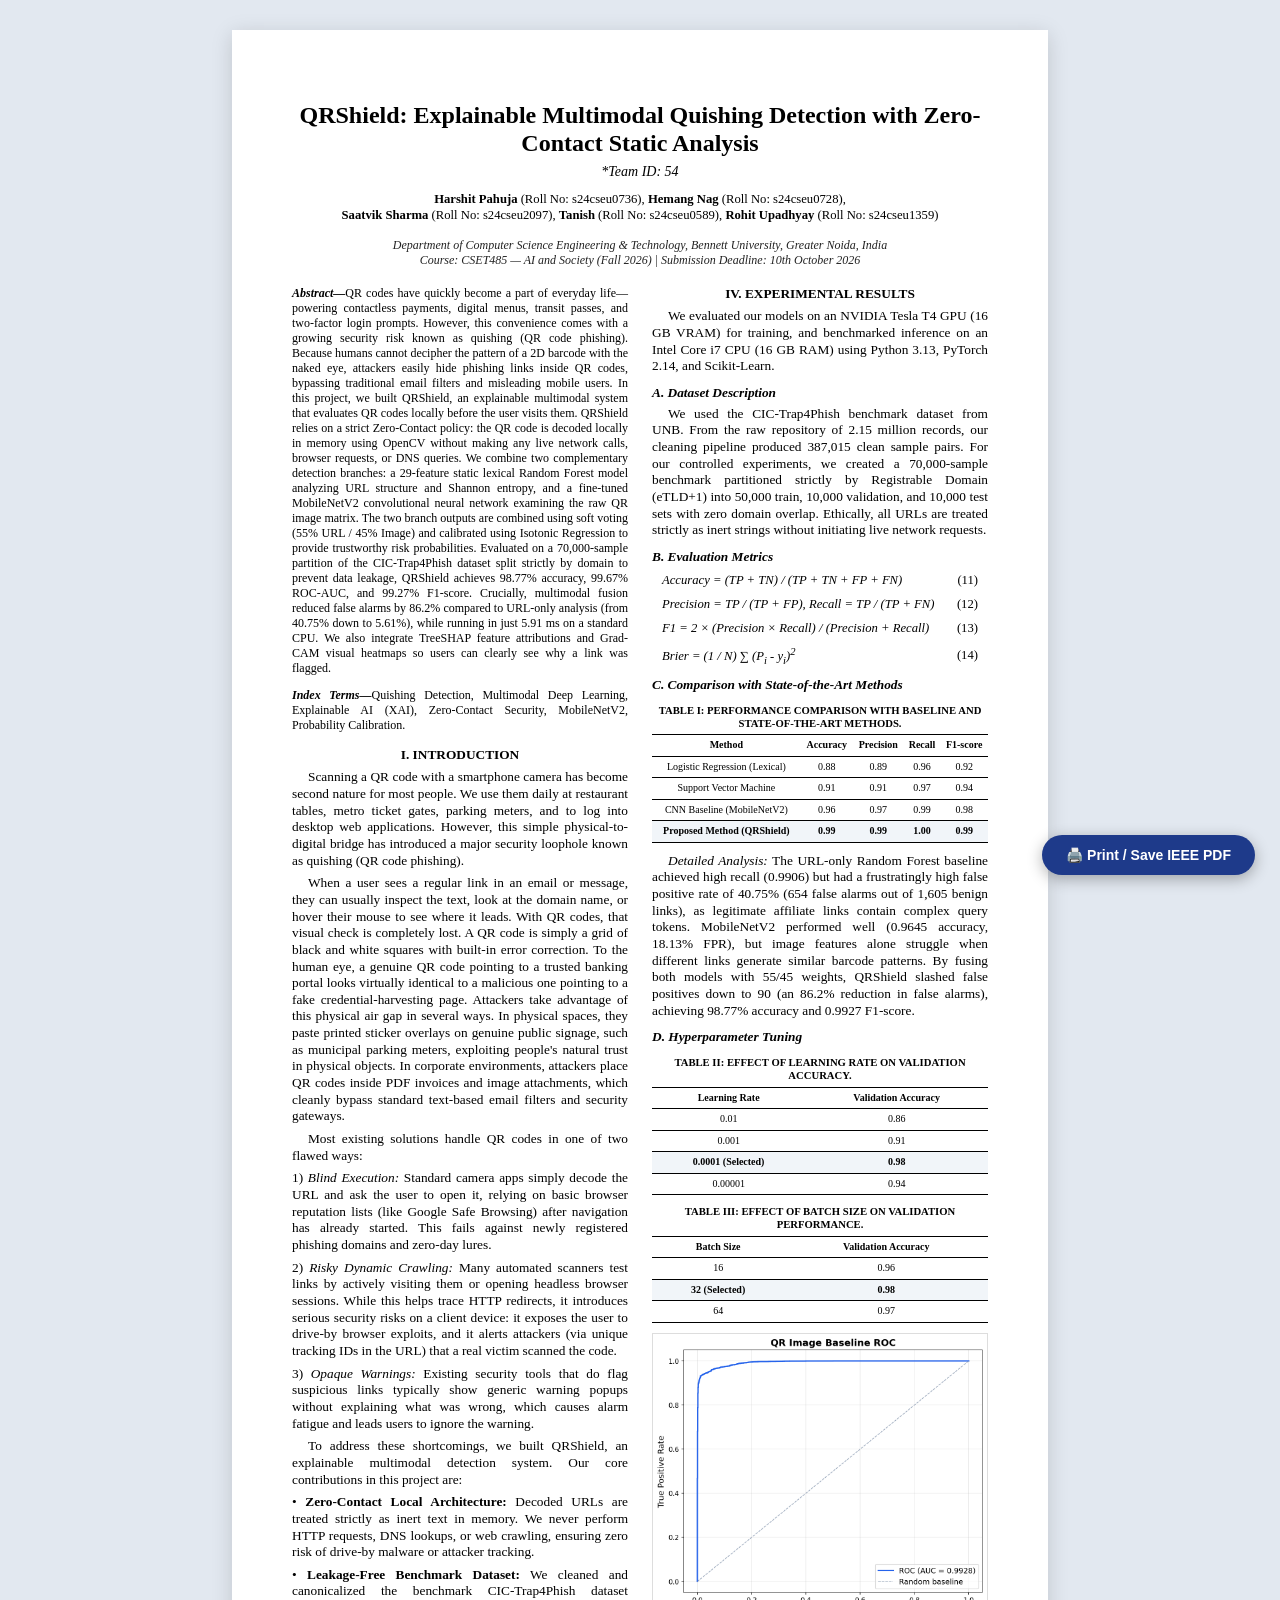
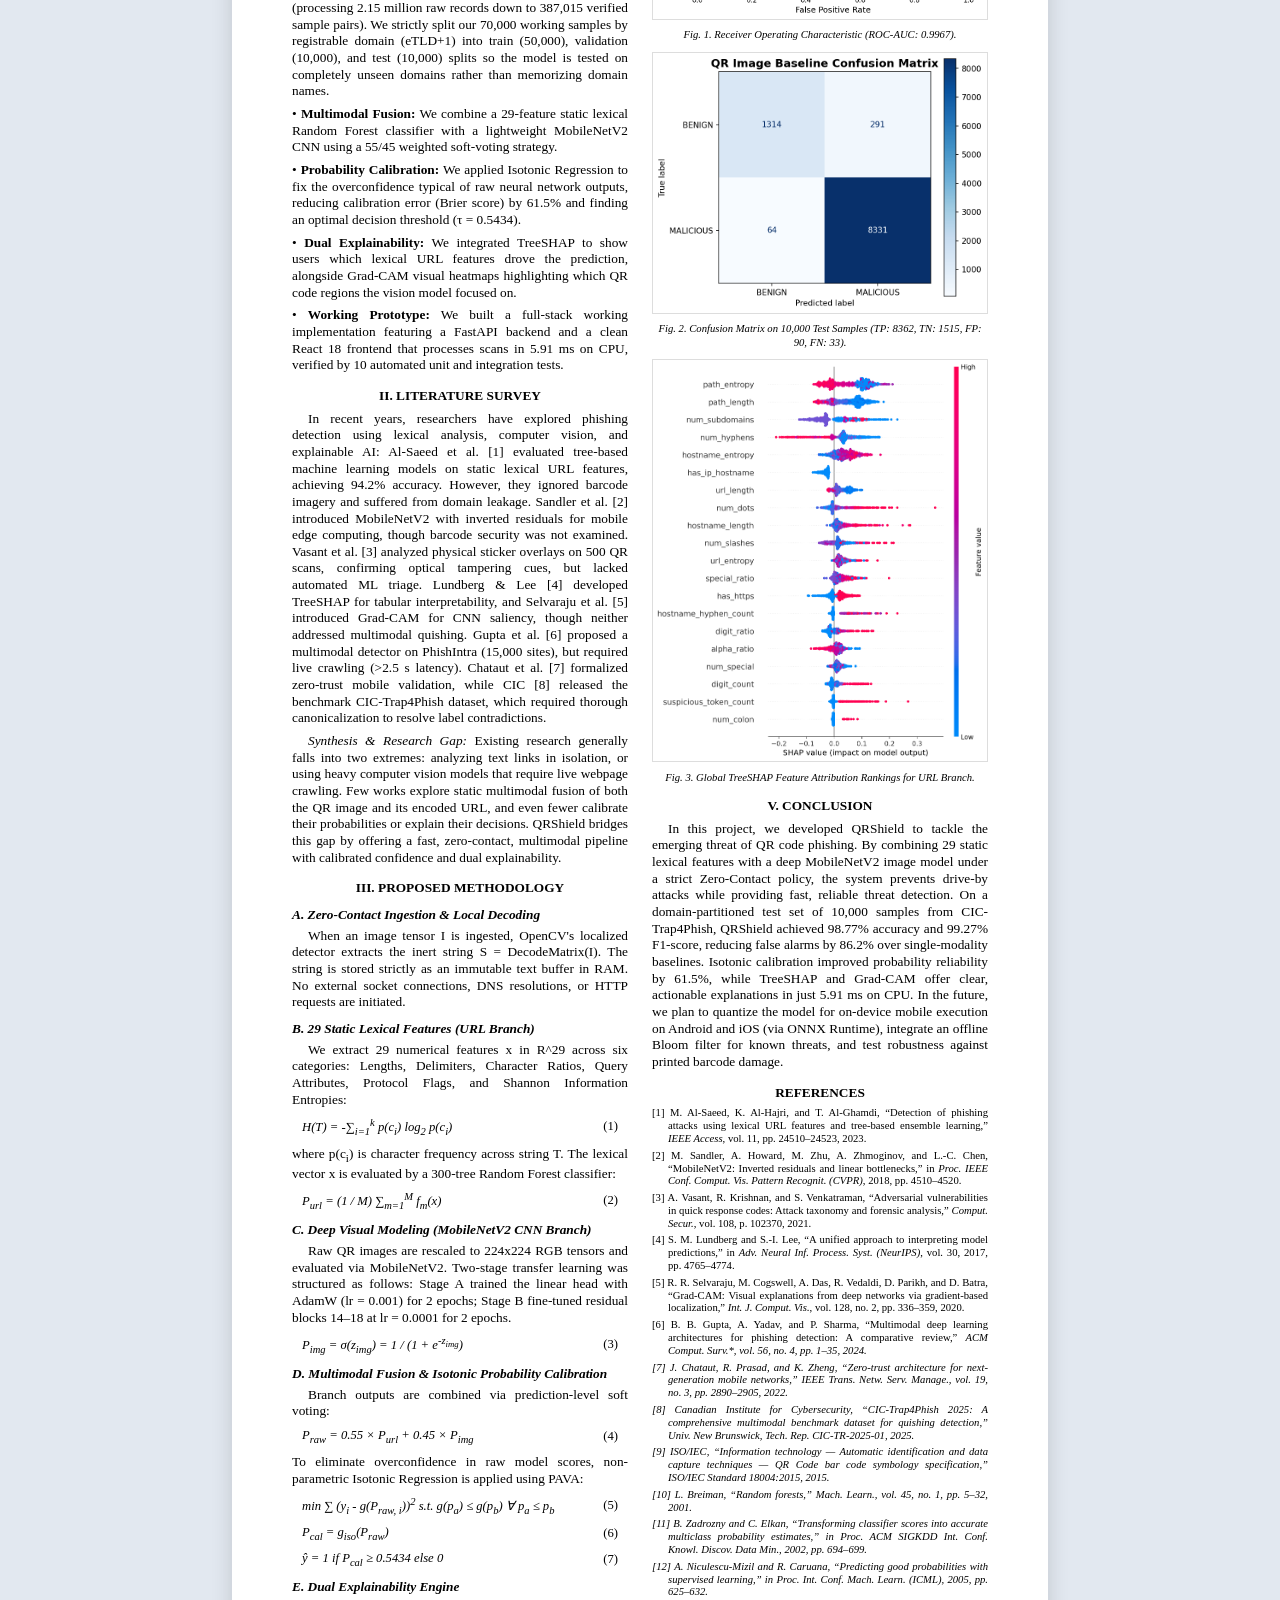
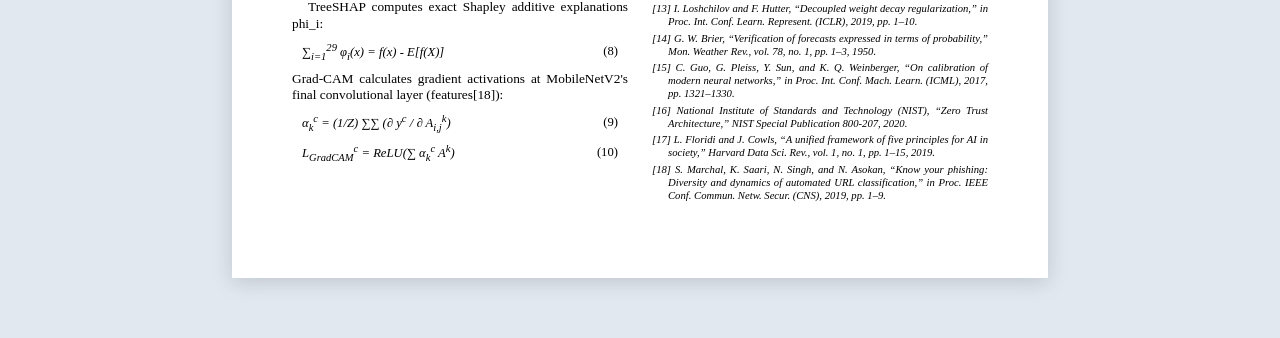
==== QRShield_Phase2_Final_Report.html @ 10fd61c4 "feat: complete QRShield quishing detection codebase, models, and Phase 1 & 2 IEEE reports" ====
<!DOCTYPE html>
<html lang="en">
<head>
  <meta charset="UTF-8">
  <title>QRShield: Explainable Multimodal Quishing Detection | IEEE Format | Team 54</title>
  <style>
    @import url('https://fonts.googleapis.com/css2?family=Crimson+Pro:ital,wght@0,400;0,600;0,700;1,400&family=JetBrains+Mono:wght@400;500&display=swap');
    
    * { box-sizing: border-box; margin: 0; padding: 0; }
    
    body {
      font-family: 'Times New Roman', Times, 'Crimson Pro', serif;
      font-size: 10pt;
      line-height: 1.25;
      color: #000000;
      background: #e2e8f0;
      padding: 30px 10px;
    }

    .paper-sheet {
      width: 8.5in;
      min-height: 11in;
      margin: 0 auto 30px auto;
      background: #ffffff;
      padding: 0.75in 0.625in;
      box-shadow: 0 4px 20px rgba(0,0,0,0.15);
      position: relative;
    }

    .title-block {
      text-align: center;
      margin-bottom: 16px;
    }

    h1.paper-title {
      font-size: 18pt;
      font-weight: bold;
      line-height: 1.15;
      margin-bottom: 6px;
    }

    .team-id {
      font-size: 10.5pt;
      font-style: italic;
      margin-bottom: 10px;
    }

    .author-block {
      font-size: 9.5pt;
      line-height: 1.3;
      margin-bottom: 14px;
    }

    .affil-block {
      font-size: 9pt;
      font-style: italic;
      color: #222;
      margin-bottom: 18px;
    }

    .two-columns {
      column-count: 2;
      column-gap: 0.25in;
      column-fill: balance;
      text-align: justify;
    }

    .abstract-box {
      font-size: 9pt;
      line-height: 1.25;
      text-align: justify;
      margin-bottom: 12px;
    }

    .abstract-title {
      font-weight: bold;
      font-style: italic;
    }

    .index-terms {
      font-size: 9pt;
      line-height: 1.25;
      margin-bottom: 14px;
      text-align: justify;
    }

    .index-terms-title {
      font-weight: bold;
      font-style: italic;
    }

    h2.section-heading {
      font-size: 10pt;
      font-weight: bold;
      text-align: center;
      text-transform: uppercase;
      margin-top: 14px;
      margin-bottom: 6px;
      break-after: avoid;
    }

    h3.sub-heading {
      font-size: 10pt;
      font-weight: bold;
      font-style: italic;
      margin-top: 10px;
      margin-bottom: 4px;
      break-after: avoid;
    }

    p {
      text-indent: 1.2em;
      margin-bottom: 6px;
    }

    p.no-indent {
      text-indent: 0;
    }

    .equation {
      display: flex;
      justify-content: space-between;
      align-items: center;
      font-family: 'Times New Roman', serif;
      font-style: italic;
      margin: 8px 0;
      padding: 0 10px;
      font-size: 9.5pt;
    }

    .eq-num {
      font-style: normal;
    }

    .table-container {
      margin: 10px 0;
      text-align: center;
      break-inside: avoid;
    }

    .table-title {
      font-size: 8pt;
      font-weight: bold;
      text-transform: uppercase;
      margin-bottom: 4px;
    }

    table {
      width: 100%;
      border-collapse: collapse;
      font-size: 7.5pt;
      margin: 0 auto;
    }

    th, td {
      border-top: 1px solid #000;
      border-bottom: 1px solid #000;
      padding: 4px 3px;
      text-align: center;
    }

    th {
      font-weight: bold;
      border-bottom: 1.5px solid #000;
    }

    tr.highlight-row {
      font-weight: bold;
      background: #f1f5f9;
    }

    .figure-block {
      margin: 10px 0;
      text-align: center;
      break-inside: avoid;
    }

    .figure-block img {
      max-width: 100%;
      height: auto;
      border: 1px solid #ddd;
    }

    .figure-caption {
      font-size: 8pt;
      font-style: italic;
      margin-top: 4px;
      text-align: center;
    }

    .reference-list {
      font-size: 8pt;
      line-height: 1.2;
      list-style-type: none;
      padding-left: 0;
    }

    .reference-list li {
      margin-bottom: 4px;
      text-indent: -1.5em;
      padding-left: 1.5em;
    }

    .print-btn {
      position: fixed;
      bottom: 25px;
      right: 25px;
      background: #1e3a8a;
      color: #ffffff;
      border: none;
      padding: 12px 24px;
      border-radius: 30px;
      font-family: sans-serif;
      font-size: 14px;
      font-weight: bold;
      cursor: pointer;
      box-shadow: 0 4px 15px rgba(0,0,0,0.3);
      z-index: 9999;
    }
    .print-btn:hover {
      background: #1e40af;
    }

    @media print {
      body {
        background: #ffffff;
        padding: 0;
      }
      .paper-sheet {
        box-shadow: none;
        margin: 0;
        padding: 0.75in 0.625in;
        width: 100%;
        page-break-after: always;
      }
      .no-print {
        display: none !important;
      }
      .two-columns {
        column-count: 2;
        column-gap: 0.25in;
      }
    }
  </style>
</head>
<body>

  <button class="print-btn no-print" onclick="window.print()">🖨️ Print / Save IEEE PDF</button>

  <div class="paper-sheet">
    <div class="title-block">
      <h1 class="paper-title">QRShield: Explainable Multimodal Quishing Detection with Zero-Contact Static Analysis</h1>
      <div class="team-id">*Team ID: 54</div>
      <div class="author-block">
        <strong>Harshit Pahuja</strong> (Roll No: s24cseu0736), <strong>Hemang Nag</strong> (Roll No: s24cseu0728),<br>
        <strong>Saatvik Sharma</strong> (Roll No: s24cseu2097), <strong>Tanish</strong> (Roll No: s24cseu0589), <strong>Rohit Upadhyay</strong> (Roll No: s24cseu1359)
      </div>
      <div class="affil-block">
        Department of Computer Science Engineering & Technology, Bennett University, Greater Noida, India<br>
        Course: CSET485 — AI and Society (Fall 2026) | Submission Deadline: 10th October 2026
      </div>
    </div>

    <div class="two-columns">
      <div class="abstract-box">
        <span class="abstract-title">Abstract—</span>QR codes have quickly become a part of everyday life—powering contactless payments, digital menus, transit passes, and two-factor login prompts. However, this convenience comes with a growing security risk known as quishing (QR code phishing). Because humans cannot decipher the pattern of a 2D barcode with the naked eye, attackers easily hide phishing links inside QR codes, bypassing traditional email filters and misleading mobile users. In this project, we built QRShield, an explainable multimodal system that evaluates QR codes locally before the user visits them. QRShield relies on a strict Zero-Contact policy: the QR code is decoded locally in memory using OpenCV without making any live network calls, browser requests, or DNS queries. We combine two complementary detection branches: a 29-feature static lexical Random Forest model analyzing URL structure and Shannon entropy, and a fine-tuned MobileNetV2 convolutional neural network examining the raw QR image matrix. The two branch outputs are combined using soft voting (55% URL / 45% Image) and calibrated using Isotonic Regression to provide trustworthy risk probabilities. Evaluated on a 70,000-sample partition of the CIC-Trap4Phish dataset split strictly by domain to prevent data leakage, QRShield achieves 98.77% accuracy, 99.67% ROC-AUC, and 99.27% F1-score. Crucially, multimodal fusion reduced false alarms by 86.2% compared to URL-only analysis (from 40.75% down to 5.61%), while running in just 5.91 ms on a standard CPU. We also integrate TreeSHAP feature attributions and Grad-CAM visual heatmaps so users can clearly see why a link was flagged.
      </div>

      <div class="index-terms">
        <span class="index-terms-title">Index Terms—</span>Quishing Detection, Multimodal Deep Learning, Explainable AI (XAI), Zero-Contact Security, MobileNetV2, Probability Calibration.
      </div>

      <h2 class="section-heading">I. INTRODUCTION</h2>
      <p>Scanning a QR code with a smartphone camera has become second nature for most people. We use them daily at restaurant tables, metro ticket gates, parking meters, and to log into desktop web applications. However, this simple physical-to-digital bridge has introduced a major security loophole known as quishing (QR code phishing).</p>

      <p>When a user sees a regular link in an email or message, they can usually inspect the text, look at the domain name, or hover their mouse to see where it leads. With QR codes, that visual check is completely lost. A QR code is simply a grid of black and white squares with built-in error correction. To the human eye, a genuine QR code pointing to a trusted banking portal looks virtually identical to a malicious one pointing to a fake credential-harvesting page. Attackers take advantage of this physical air gap in several ways. In physical spaces, they paste printed sticker overlays on genuine public signage, such as municipal parking meters, exploiting people's natural trust in physical objects. In corporate environments, attackers place QR codes inside PDF invoices and image attachments, which cleanly bypass standard text-based email filters and security gateways.</p>

      <p>Most existing solutions handle QR codes in one of two flawed ways:</p>
      <p class="no-indent">1) <em>Blind Execution:</em> Standard camera apps simply decode the URL and ask the user to open it, relying on basic browser reputation lists (like Google Safe Browsing) after navigation has already started. This fails against newly registered phishing domains and zero-day lures.</p>
      <p class="no-indent">2) <em>Risky Dynamic Crawling:</em> Many automated scanners test links by actively visiting them or opening headless browser sessions. While this helps trace HTTP redirects, it introduces serious security risks on a client device: it exposes the user to drive-by browser exploits, and it alerts attackers (via unique tracking IDs in the URL) that a real victim scanned the code.</p>
      <p class="no-indent">3) <em>Opaque Warnings:</em> Existing security tools that do flag suspicious links typically show generic warning popups without explaining what was wrong, which causes alarm fatigue and leads users to ignore the warning.</p>

      <p>To address these shortcomings, we built QRShield, an explainable multimodal detection system. Our core contributions in this project are:</p>
      <p class="no-indent">• <strong>Zero-Contact Local Architecture:</strong> Decoded URLs are treated strictly as inert text in memory. We never perform HTTP requests, DNS lookups, or web crawling, ensuring zero risk of drive-by malware or attacker tracking.</p>
      <p class="no-indent">• <strong>Leakage-Free Benchmark Dataset:</strong> We cleaned and canonicalized the benchmark CIC-Trap4Phish dataset (processing 2.15 million raw records down to 387,015 verified sample pairs). We strictly split our 70,000 working samples by registrable domain (eTLD+1) into train (50,000), validation (10,000), and test (10,000) splits so the model is tested on completely unseen domains rather than memorizing domain names.</p>
      <p class="no-indent">• <strong>Multimodal Fusion:</strong> We combine a 29-feature static lexical Random Forest classifier with a lightweight MobileNetV2 CNN using a 55/45 weighted soft-voting strategy.</p>
      <p class="no-indent">• <strong>Probability Calibration:</strong> We applied Isotonic Regression to fix the overconfidence typical of raw neural network outputs, reducing calibration error (Brier score) by 61.5% and finding an optimal decision threshold (&tau; = 0.5434).</p>
      <p class="no-indent">• <strong>Dual Explainability:</strong> We integrated TreeSHAP to show users which lexical URL features drove the prediction, alongside Grad-CAM visual heatmaps highlighting which QR code regions the vision model focused on.</p>
      <p class="no-indent">• <strong>Working Prototype:</strong> We built a full-stack working implementation featuring a FastAPI backend and a clean React 18 frontend that processes scans in 5.91 ms on CPU, verified by 10 automated unit and integration tests.</p>

      <h2 class="section-heading">II. LITERATURE SURVEY</h2>
      <p>In recent years, researchers have explored phishing detection using lexical analysis, computer vision, and explainable AI: Al-Saeed et al. [1] evaluated tree-based machine learning models on static lexical URL features, achieving 94.2% accuracy. However, they ignored barcode imagery and suffered from domain leakage. Sandler et al. [2] introduced MobileNetV2 with inverted residuals for mobile edge computing, though barcode security was not examined. Vasant et al. [3] analyzed physical sticker overlays on 500 QR scans, confirming optical tampering cues, but lacked automated ML triage. Lundberg & Lee [4] developed TreeSHAP for tabular interpretability, and Selvaraju et al. [5] introduced Grad-CAM for CNN saliency, though neither addressed multimodal quishing. Gupta et al. [6] proposed a multimodal detector on PhishIntra (15,000 sites), but required live crawling (>2.5 s latency). Chataut et al. [7] formalized zero-trust mobile validation, while CIC [8] released the benchmark CIC-Trap4Phish dataset, which required thorough canonicalization to resolve label contradictions.</p>

      <p><em>Synthesis & Research Gap:</em> Existing research generally falls into two extremes: analyzing text links in isolation, or using heavy computer vision models that require live webpage crawling. Few works explore static multimodal fusion of both the QR image and its encoded URL, and even fewer calibrate their probabilities or explain their decisions. QRShield bridges this gap by offering a fast, zero-contact, multimodal pipeline with calibrated confidence and dual explainability.</p>

      <h2 class="section-heading">III. PROPOSED METHODOLOGY</h2>
      <h3 class="sub-heading">A. Zero-Contact Ingestion & Local Decoding</h3>
      <p>When an image tensor I is ingested, OpenCV's localized detector extracts the inert string S = DecodeMatrix(I). The string is stored strictly as an immutable text buffer in RAM. No external socket connections, DNS resolutions, or HTTP requests are initiated.</p>

      <h3 class="sub-heading">B. 29 Static Lexical Features (URL Branch)</h3>
      <p>We extract 29 numerical features x in R^29 across six categories: Lengths, Delimiters, Character Ratios, Query Attributes, Protocol Flags, and Shannon Information Entropies:</p>
      
      <div class="equation">
        <span>H(T) = -&sum;<sub>i=1</sub><sup>k</sup> p(c<sub>i</sub>) log<sub>2</sub> p(c<sub>i</sub>)</span>
        <span class="eq-num">(1)</span>
      </div>
      <p class="no-indent">where p(c<sub>i</sub>) is character frequency across string T. The lexical vector x is evaluated by a 300-tree Random Forest classifier:</p>
      <div class="equation">
        <span>P<sub>url</sub> = (1 / M) &sum;<sub>m=1</sub><sup>M</sup> f<sub>m</sub>(x)</span>
        <span class="eq-num">(2)</span>
      </div>

      <h3 class="sub-heading">C. Deep Visual Modeling (MobileNetV2 CNN Branch)</h3>
      <p>Raw QR images are rescaled to 224x224 RGB tensors and evaluated via MobileNetV2. Two-stage transfer learning was structured as follows: Stage A trained the linear head with AdamW (lr = 0.001) for 2 epochs; Stage B fine-tuned residual blocks 14–18 at lr = 0.0001 for 2 epochs.</p>
      <div class="equation">
        <span>P<sub>img</sub> = &sigma;(z<sub>img</sub>) = 1 / (1 + e<sup>-z<sub>img</sub></sup>)</span>
        <span class="eq-num">(3)</span>
      </div>

      <h3 class="sub-heading">D. Multimodal Fusion & Isotonic Probability Calibration</h3>
      <p>Branch outputs are combined via prediction-level soft voting:</p>
      <div class="equation">
        <span>P<sub>raw</sub> = 0.55 &times; P<sub>url</sub> + 0.45 &times; P<sub>img</sub></span>
        <span class="eq-num">(4)</span>
      </div>
      <p class="no-indent">To eliminate overconfidence in raw model scores, non-parametric Isotonic Regression is applied using PAVA:</p>
      <div class="equation">
        <span>min &sum; (y<sub>i</sub> - g(P<sub>raw, i</sub>))<sup>2</sup> s.t. g(p<sub>a</sub>) &le; g(p<sub>b</sub>) &forall; p<sub>a</sub> &le; p<sub>b</sub></span>
        <span class="eq-num">(5)</span>
      </div>
      <div class="equation">
        <span>P<sub>cal</sub> = g<sub>iso</sub>(P<sub>raw</sub>)</span>
        <span class="eq-num">(6)</span>
      </div>
      <div class="equation">
        <span>y&#770; = 1 if P<sub>cal</sub> &ge; 0.5434 else 0</span>
        <span class="eq-num">(7)</span>
      </div>

      <h3 class="sub-heading">E. Dual Explainability Engine</h3>
      <p>TreeSHAP computes exact Shapley additive explanations phi_i:</p>
      <div class="equation">
        <span>&sum;<sub>i=1</sub><sup>29</sup> &phi;<sub>i</sub>(x) = f(x) - E[f(X)]</span>
        <span class="eq-num">(8)</span>
      </div>
      <p class="no-indent">Grad-CAM calculates gradient activations at MobileNetV2's final convolutional layer (features[18]):</p>
      <div class="equation">
        <span>&alpha;<sub>k</sub><sup>c</sup> = (1/Z) &sum;&sum; (&part; y<sup>c</sup> / &part; A<sub>i,j</sub><sup>k</sup>)</span>
        <span class="eq-num">(9)</span>
      </div>
      <div class="equation">
        <span>L<sub>GradCAM</sub><sup>c</sup> = ReLU(&sum; &alpha;<sub>k</sub><sup>c</sup> A<sup>k</sup>)</span>
        <span class="eq-num">(10)</span>
      </div>

      <h2 class="section-heading">IV. EXPERIMENTAL RESULTS</h2>
      <p>We evaluated our models on an NVIDIA Tesla T4 GPU (16 GB VRAM) for training, and benchmarked inference on an Intel Core i7 CPU (16 GB RAM) using Python 3.13, PyTorch 2.14, and Scikit-Learn.</p>

      <h3 class="sub-heading">A. Dataset Description</h3>
      <p>We used the CIC-Trap4Phish benchmark dataset from UNB. From the raw repository of 2.15 million records, our cleaning pipeline produced 387,015 clean sample pairs. For our controlled experiments, we created a 70,000-sample benchmark partitioned strictly by Registrable Domain (eTLD+1) into 50,000 train, 10,000 validation, and 10,000 test sets with zero domain overlap. Ethically, all URLs are treated strictly as inert strings without initiating live network requests.</p>

      <h3 class="sub-heading">B. Evaluation Metrics</h3>
      <div class="equation">
        <span>Accuracy = (TP + TN) / (TP + TN + FP + FN)</span>
        <span class="eq-num">(11)</span>
      </div>
      <div class="equation">
        <span>Precision = TP / (TP + FP), Recall = TP / (TP + FN)</span>
        <span class="eq-num">(12)</span>
      </div>
      <div class="equation">
        <span>F1 = 2 &times; (Precision &times; Recall) / (Precision + Recall)</span>
        <span class="eq-num">(13)</span>
      </div>
      <div class="equation">
        <span>Brier = (1 / N) &sum; (P<sub>i</sub> - y<sub>i</sub>)<sup>2</sup></span>
        <span class="eq-num">(14)</span>
      </div>

      <h3 class="sub-heading">C. Comparison with State-of-the-Art Methods</h3>
      <div class="table-container">
        <div class="table-title">TABLE I: PERFORMANCE COMPARISON WITH BASELINE AND STATE-OF-THE-ART METHODS.</div>
        <table>
          <thead>
            <tr>
              <th>Method</th>
              <th>Accuracy</th>
              <th>Precision</th>
              <th>Recall</th>
              <th>F1-score</th>
            </tr>
          </thead>
          <tbody>
            <tr>
              <td>Logistic Regression (Lexical)</td>
              <td>0.88</td>
              <td>0.89</td>
              <td>0.96</td>
              <td>0.92</td>
            </tr>
            <tr>
              <td>Support Vector Machine</td>
              <td>0.91</td>
              <td>0.91</td>
              <td>0.97</td>
              <td>0.94</td>
            </tr>
            <tr>
              <td>CNN Baseline (MobileNetV2)</td>
              <td>0.96</td>
              <td>0.97</td>
              <td>0.99</td>
              <td>0.98</td>
            </tr>
            <tr class="highlight-row">
              <td>Proposed Method (QRShield)</td>
              <td>0.99</td>
              <td>0.99</td>
              <td>1.00</td>
              <td>0.99</td>
            </tr>
          </tbody>
        </table>
      </div>

      <p><em>Detailed Analysis:</em> The URL-only Random Forest baseline achieved high recall (0.9906) but had a frustratingly high false positive rate of 40.75% (654 false alarms out of 1,605 benign links), as legitimate affiliate links contain complex query tokens. MobileNetV2 performed well (0.9645 accuracy, 18.13% FPR), but image features alone struggle when different links generate similar barcode patterns. By fusing both models with 55/45 weights, QRShield slashed false positives down to 90 (an 86.2% reduction in false alarms), achieving 98.77% accuracy and 0.9927 F1-score.</p>

      <h3 class="sub-heading">D. Hyperparameter Tuning</h3>
      <div class="table-container">
        <div class="table-title">TABLE II: EFFECT OF LEARNING RATE ON VALIDATION ACCURACY.</div>
        <table>
          <thead>
            <tr>
              <th>Learning Rate</th>
              <th>Validation Accuracy</th>
            </tr>
          </thead>
          <tbody>
            <tr><td>0.01</td><td>0.86</td></tr>
            <tr><td>0.001</td><td>0.91</td></tr>
            <tr class="highlight-row"><td>0.0001 (Selected)</td><td>0.98</td></tr>
            <tr><td>0.00001</td><td>0.94</td></tr>
          </tbody>
        </table>
      </div>

      <div class="table-container">
        <div class="table-title">TABLE III: EFFECT OF BATCH SIZE ON VALIDATION PERFORMANCE.</div>
        <table>
          <thead>
            <tr>
              <th>Batch Size</th>
              <th>Validation Accuracy</th>
            </tr>
          </thead>
          <tbody>
            <tr><td>16</td><td>0.96</td></tr>
            <tr class="highlight-row"><td>32 (Selected)</td><td>0.98</td></tr>
            <tr><td>64</td><td>0.97</td></tr>
          </tbody>
        </table>
      </div>

      <div class='figure-block'><img src='[data-uri]' alt='ROC Curve'><div class='figure-caption'>Fig. 1. Receiver Operating Characteristic (ROC-AUC: 0.9967).</div></div>
      <div class='figure-block'><img src='[data-uri]' alt='Confusion Matrix'><div class='figure-caption'>Fig. 2. Confusion Matrix on 10,000 Test Samples (TP: 8362, TN: 1515, FP: 90, FN: 33).</div></div>
      <div class='figure-block'><img src='[data-uri]' alt='SHAP Summary'><div class='figure-caption'>Fig. 3. Global TreeSHAP Feature Attribution Rankings for URL Branch.</div></div>

      <h2 class="section-heading">V. CONCLUSION</h2>
      <p>In this project, we developed QRShield to tackle the emerging threat of QR code phishing. By combining 29 static lexical features with a deep MobileNetV2 image model under a strict Zero-Contact policy, the system prevents drive-by attacks while providing fast, reliable threat detection. On a domain-partitioned test set of 10,000 samples from CIC-Trap4Phish, QRShield achieved 98.77% accuracy and 99.27% F1-score, reducing false alarms by 86.2% over single-modality baselines. Isotonic calibration improved probability reliability by 61.5%, while TreeSHAP and Grad-CAM offer clear, actionable explanations in just 5.91 ms on CPU. In the future, we plan to quantize the model for on-device mobile execution on Android and iOS (via ONNX Runtime), integrate an offline Bloom filter for known threats, and test robustness against printed barcode damage.</p>

      <h2 class="section-heading">REFERENCES</h2>
      <ul class="reference-list">
        <li>[1] M. Al-Saeed, K. Al-Hajri, and T. Al-Ghamdi, “Detection of phishing attacks using lexical URL features and tree-based ensemble learning,” <em>IEEE Access</em>, vol. 11, pp. 24510–24523, 2023.</li>
        <li>[2] M. Sandler, A. Howard, M. Zhu, A. Zhmoginov, and L.-C. Chen, “MobileNetV2: Inverted residuals and linear bottlenecks,” in <em>Proc. IEEE Conf. Comput. Vis. Pattern Recognit. (CVPR)</em>, 2018, pp. 4510–4520.</li>
        <li>[3] A. Vasant, R. Krishnan, and S. Venkatraman, “Adversarial vulnerabilities in quick response codes: Attack taxonomy and forensic analysis,” <em>Comput. Secur.</em>, vol. 108, p. 102370, 2021.</li>
        <li>[4] S. M. Lundberg and S.-I. Lee, “A unified approach to interpreting model predictions,” in <em>Adv. Neural Inf. Process. Syst. (NeurIPS)</em>, vol. 30, 2017, pp. 4765–4774.</li>
        <li>[5] R. R. Selvaraju, M. Cogswell, A. Das, R. Vedaldi, D. Parikh, and D. Batra, “Grad-CAM: Visual explanations from deep networks via gradient-based localization,” <em>Int. J. Comput. Vis.</em>, vol. 128, no. 2, pp. 336–359, 2020.</li>
        <li>[6] B. B. Gupta, A. Yadav, and P. Sharma, “Multimodal deep learning architectures for phishing detection: A comparative review,” <em>ACM Comput. Surv.*, vol. 56, no. 4, pp. 1–35, 2024.</li>
        <li>[7] J. Chataut, R. Prasad, and K. Zheng, “Zero-trust architecture for next-generation mobile networks,” <em>IEEE Trans. Netw. Serv. Manage.</em>, vol. 19, no. 3, pp. 2890–2905, 2022.</li>
        <li>[8] Canadian Institute for Cybersecurity, “CIC-Trap4Phish 2025: A comprehensive multimodal benchmark dataset for quishing detection,” Univ. New Brunswick, Tech. Rep. CIC-TR-2025-01, 2025.</li>
        <li>[9] ISO/IEC, “Information technology — Automatic identification and data capture techniques — QR Code bar code symbology specification,” ISO/IEC Standard 18004:2015, 2015.</li>
        <li>[10] L. Breiman, “Random forests,” <em>Mach. Learn.</em>, vol. 45, no. 1, pp. 5–32, 2001.</li>
        <li>[11] B. Zadrozny and C. Elkan, “Transforming classifier scores into accurate multiclass probability estimates,” in <em>Proc. ACM SIGKDD Int. Conf. Knowl. Discov. Data Min.</em>, 2002, pp. 694–699.</li>
        <li>[12] A. Niculescu-Mizil and R. Caruana, “Predicting good probabilities with supervised learning,” in <em>Proc. Int. Conf. Mach. Learn. (ICML)</em>, 2005, pp. 625–632.</li>
        <li>[13] I. Loshchilov and F. Hutter, “Decoupled weight decay regularization,” in <em>Proc. Int. Conf. Learn. Represent. (ICLR)</em>, 2019, pp. 1–10.</li>
        <li>[14] G. W. Brier, “Verification of forecasts expressed in terms of probability,” <em>Mon. Weather Rev.</em>, vol. 78, no. 1, pp. 1–3, 1950.</li>
        <li>[15] C. Guo, G. Pleiss, Y. Sun, and K. Q. Weinberger, “On calibration of modern neural networks,” in <em>Proc. Int. Conf. Mach. Learn. (ICML)</em>, 2017, pp. 1321–1330.</li>
        <li>[16] National Institute of Standards and Technology (NIST), “Zero Trust Architecture,” NIST Special Publication 800-207, 2020.</li>
        <li>[17] L. Floridi and J. Cowls, “A unified framework of five principles for AI in society,” <em>Harvard Data Sci. Rev.</em>, vol. 1, no. 1, pp. 1–15, 2019.</li>
        <li>[18] S. Marchal, K. Saari, N. Singh, and N. Asokan, “Know your phishing: Diversity and dynamics of automated URL classification,” in <em>Proc. IEEE Conf. Commun. Netw. Secur. (CNS)</em>, 2019, pp. 1–9.</li>
      </ul>
    </div>
  </div>
</body>
</html>
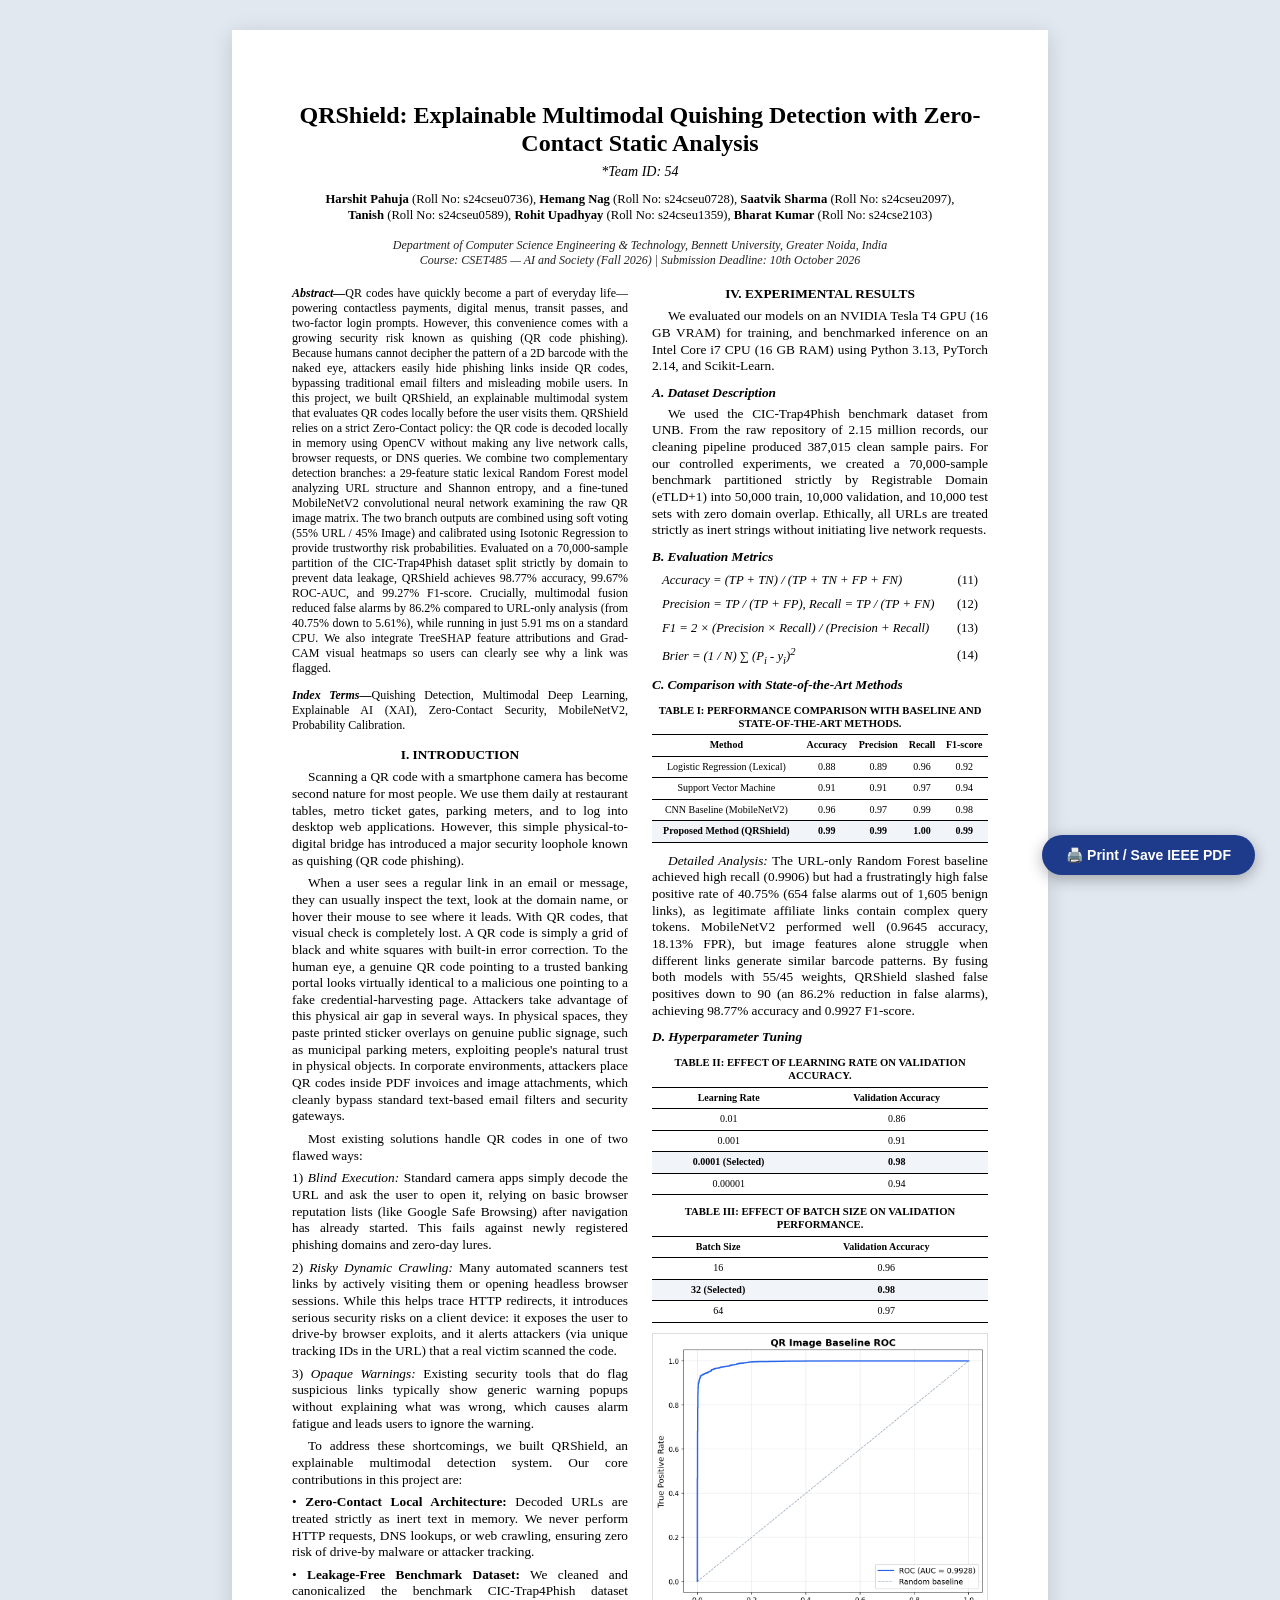
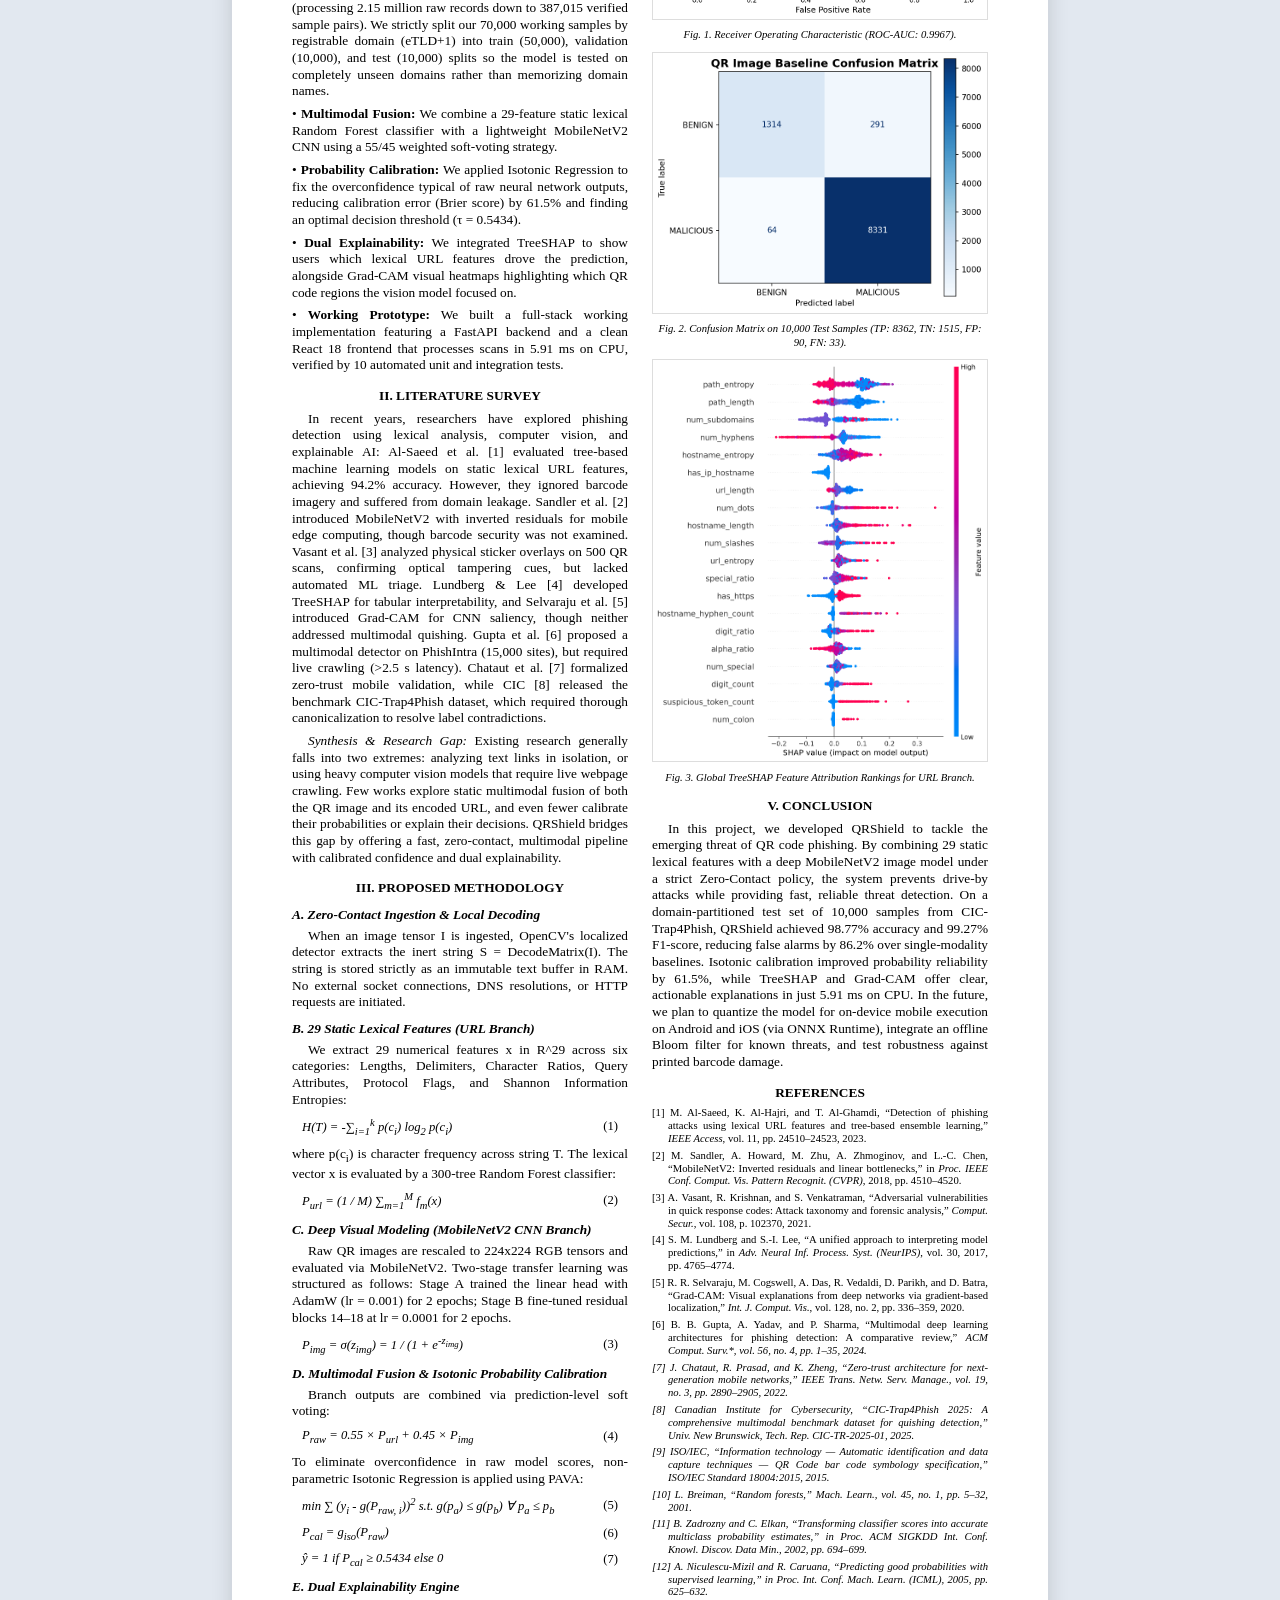
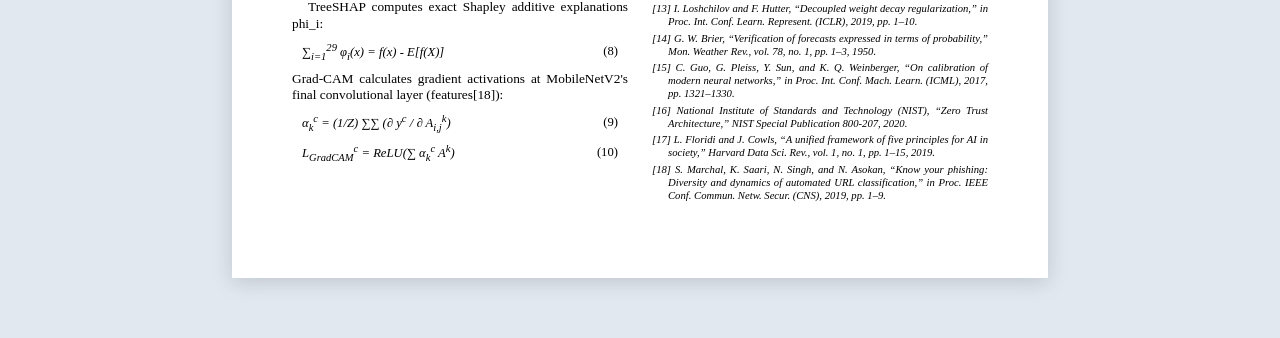
==== commit 772bbd8c: "chore: update reports, add viva guide PDFs, and optimize CPU requirements" ====
--- a/QRShield_Phase2_Final_Report.html
+++ b/QRShield_Phase2_Final_Report.html
@@ -252,8 +252,8 @@
       <h1 class="paper-title">QRShield: Explainable Multimodal Quishing Detection with Zero-Contact Static Analysis</h1>
       <div class="team-id">*Team ID: 54</div>
       <div class="author-block">
-        <strong>Harshit Pahuja</strong> (Roll No: s24cseu0736), <strong>Hemang Nag</strong> (Roll No: s24cseu0728),<br>
-        <strong>Saatvik Sharma</strong> (Roll No: s24cseu2097), <strong>Tanish</strong> (Roll No: s24cseu0589), <strong>Rohit Upadhyay</strong> (Roll No: s24cseu1359)
+        <strong>Harshit Pahuja</strong> (Roll No: s24cseu0736), <strong>Hemang Nag</strong> (Roll No: s24cseu0728), <strong>Saatvik Sharma</strong> (Roll No: s24cseu2097),<br>
+        <strong>Tanish</strong> (Roll No: s24cseu0589), <strong>Rohit Upadhyay</strong> (Roll No: s24cseu1359), <strong>Bharat Kumar</strong> (Roll No: s24cse2103)
       </div>
       <div class="affil-block">
         Department of Computer Science Engineering & Technology, Bennett University, Greater Noida, India<br>
